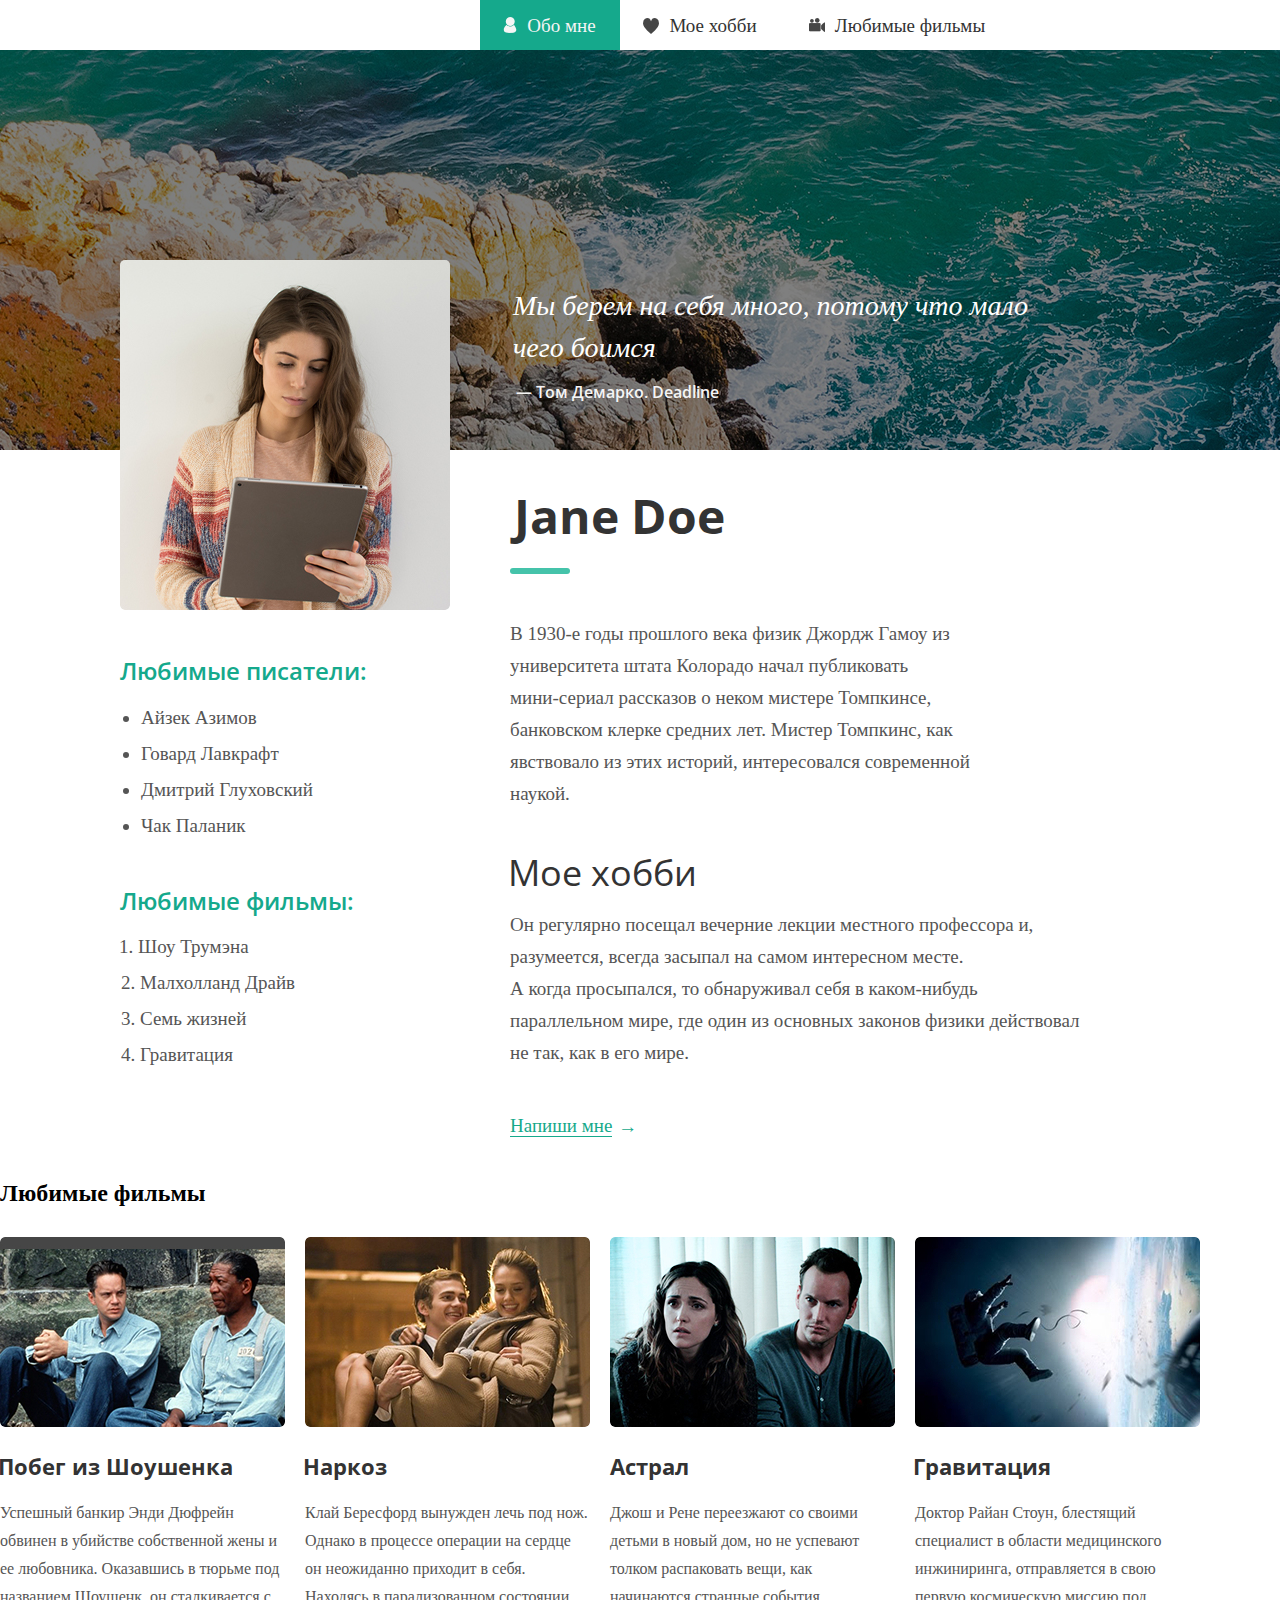
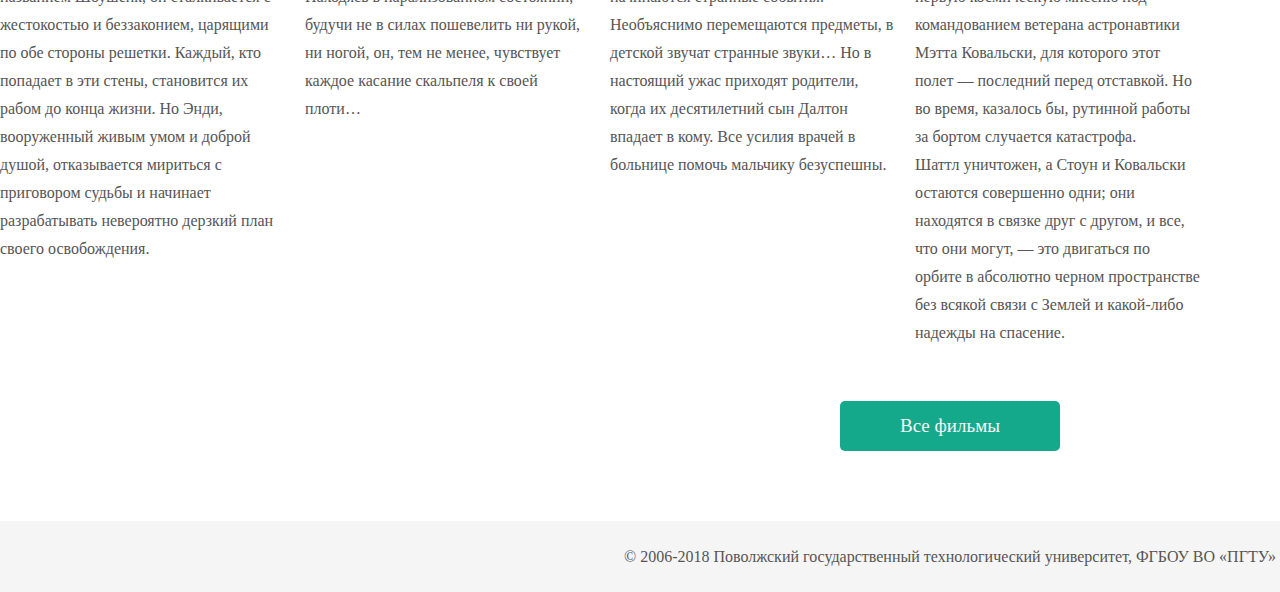
==== lab5-html/index.html @ 81e93849 "Заменил 'main' на 'favorite_films'." ====
﻿<!DOCTYPE html>
<html lang="ru">
  <head>
    <meta charset="utf-8">
    <title>Jane Doe</title>
    <link href="css/style.css" rel="stylesheet">
    <link href="https://fonts.googleapis.com/css?family=Open+Sans:400,600,700&display=swap" rel="stylesheet">
  </head>
  <body>
    <div class="top_menu">
      <ul>
        <li>
          <a class="menu_item_about_me active" href="#">Обо мне</a>
        </li>
        <li>
          <a class="menu_item_my_hobby" href="#">Мое хобби</a>
        </li>
        <li>
          <a class="menu_item_favorite_films" href="#">Любимые фильмы</a>
        </li>
      </ul>
    </div>
    <div class="about_me">
      <div class="sidebar">
        <img class="photo" src="images/photo.jpg" alt="Photo" />
        <div class="sidebar_authors">
          <div class="sidebar_header">Любимые писатели:</div>
          <ul>
            <li>Айзек Азимов</li>
            <li>Говард Лавкрафт</li>
            <li>Дмитрий Глуховский</li>
            <li>Чак Паланик</li>
          </ul>
        </div>
        <div class="sidebar_films">
          <div class="sidebar_header">Любимые фильмы:</div>
          <ol>
            <li>Шоу Трумэна</li>
            <li>Малхолланд Драйв</li>
            <li>Семь жизней</li>
            <li>Гравитация</li>
          </ol>
        </div>
      </div>
      <div class="text">
        <div class="quote">
          <blockquote class="quote_text">
            Мы берем на себя много, потому что мало чего боимся
          </blockquote>
          <div class="quote_author">— Том Демарко. Deadline</div>
        </div>
        <h1>Jane Doe</h1>
        <p class="about_me_text">
          В 1930-е годы прошлого века физик Джордж Гамоу из университета штата Колорадо начал публиковать<br>
          мини-сериал рассказов о неком мистере Томпкинсе, банковском клерке средних лет. Мистер Томпкинс, как
          явствовало из этих историй, интересовался современной наукой.
        </p>
        <h2 class="my_hobby_header">Мое хобби</h2>
        <p class="my_hobby_text">
          Он регулярно посещал вечерние лекции местного профессора и, разумеется, всегда засыпал на самом интересном
          месте.<br>
          А когда просыпался, то обнаруживал себя в каком-нибудь параллельном мире, где один из основных
          законов физики действовал не так, как в его мире.
        </p>
        <a class="write_me" href="#"><span>Напиши мне</span></a>
      </div>
    </div>
    <div class="favorite_films">
      <h2>Любимые фильмы</h2>
      <div class="movies">
        <div class="movie">
          <img class="movie_poster" src="images/shawshank.jpg" alt="Побег из Шоушенка" />
          <h3>Побег из Шоушенка</h3>
          <p class="movie_description">
            Успешный банкир Энди Дюфрейн обвинен в убийстве собственной жены и ее любовника. Оказавшись в тюрьме под
            названием Шоушенк, он сталкивается с жестокостью и беззаконием, царящими по обе стороны решетки. Каждый,
            кто попадает в эти стены, становится их рабом до конца жизни. Но Энди, вооруженный живым умом и доброй
            душой, отказывается мириться с приговором судьбы и начинает разрабатывать невероятно дерзкий план своего
            освобождения.
          </p>
        </div>
        <div class="movie">
          <img class="movie_poster" src="images/awake.jpg" alt="Гравитация" />
          <h3>Наркоз</h3>
          <p class="movie_description">
            Клай Бересфорд вынужден лечь под нож. Однако в процессе операции на сердце он неожиданно приходит в себя.
            Находясь в парализованном состоянии, будучи не в силах пошевелить ни рукой, ни ногой, он, тем не менее,
            чувствует каждое касание скальпеля к своей плоти…
          </p>
        </div>
        <div class="movie">
          <img class="movie_poster" src="images/astral.jpg" alt="Гравитация" />
          <h3 class="margin_left_0">Астрал</h3>
          <p class="movie_description">
            Джош и Рене переезжают со своими детьми в новый дом, но не успевают толком распаковать вещи, как
            начинаются странные события. Необъяснимо перемещаются предметы, в детской звучат странные звуки… Но в
            настоящий ужас приходят родители, когда их десятилетний сын Далтон впадает в кому. Все усилия врачей в
            больнице помочь мальчику безуспешны.
          </p>
        </div>
        <div class="movie">
          <img class="movie_poster" src="images/gravity.jpg" alt="Гравитация" />
          <h3>Гравитация</h3>
          <p class="movie_description">
            Доктор Райан Стоун, блестящий специалист в области медицинского инжиниринга, отправляется в свою первую
            космическую миссию под командованием ветерана астронавтики Мэтта Ковальски, для которого этот полет —
            последний перед отставкой. Но во время, казалось бы, рутинной работы за бортом случается катастрофа.<br>
            Шаттл уничтожен, а Стоун и Ковальски остаются совершенно одни; они находятся в связке друг с другом, и
            все, что они могут, — это двигаться по орбите в абсолютно черном пространстве без всякой связи с Землей и
            какой-либо надежды на спасение.
          </p>
        </div>
      </div>
      <a class="button" href="#">Все фильмы</a>
    </div>
    <footer>© 2006-2018 Поволжский государственный технологический университет, ФГБОУ ВО «ПГТУ»</footer>
  </body>
</html>
---- lab5-html/css/style.css ----
body {
    font-family: "Georgia";
    margin: 0;
    width: 1920px;
    position: relative;
}

body:after, body:before {
    position: absolute;
    left: 0;
    top: 50px;
    right: 0;
    height: 400px;
}

body:after {
    content: "";
    background-color: black;
    opacity: 0.5;
    z-index: -1;
}

body:before {
    content: url("../images/background.jpg");
    z-index: -2;
}

ul, ol {
    font-size: 19px;
    line-height: 36px;
    color: #555555;
    padding-inline-start: 21px;
}

.top_menu {
    margin: 0;
}

.top_menu ul {
    margin: 0 0 0 480px;
    list-style-type: none;
    padding: 0;
}

.top_menu ul li {
    height: 50px;
    float: left;
}

.top_menu ul:after {
    content: "";
    display: block;
    clear: both;
}

.menu_item_about_me, .menu_item_my_hobby, .menu_item_favorite_films {
    height: 100%;
    line-height: 49px;
    font-size: 19px;
    text-decoration: none;
    display: block;
    padding-top: 1px;
    box-sizing: border-box;
    text-align: center;
    color: #333333;
}

.menu_item_about_me {
    width: 140px;
    text-indent: 9px;
}

.menu_item_about_me:before {
    content: url("../images/about_me_icon.png");
    position: relative;
    left: -10px;
    top: 1px;
}

.menu_item_my_hobby {
    width: 164px;
    text-indent: 6px;
}

.menu_item_my_hobby:before {
    content: url("../images/hobby_icon.png");
    position: relative;
    left: -10px;
    top: 2px;
}

.menu_item_favorite_films {
    width: 230px;
    text-indent: 6px;
}

.menu_item_favorite_films:before {
    content: url("../images/video_icon.png");
    position: relative;
    left: -10px;
    top: 1px;
}

.menu_item_about_me:hover, .menu_item_my_hobby:hover, .menu_item_favorite_films:hover, .active {
    color: #f5f5f5;
    background-color: #15a98c;
}

.main {
    width: 1200px;
    margin: 0 auto;
}

.about_me {
    margin-top: 210px;
}

.about_me:after {
    content: "";
    display: table;
    clear: both;
}

.text {
    margin-left: 60px;
    width: 570px;
    min-height: 900px;
    float: left;
}

.photo {
    display: block;
    width: 330px;
    height: 350px;
    border-radius: 5px;
    background-color: #132d36;
}

.sidebar {
    margin-left: 120px;
    width: 330px;
    float: left;
}

.sidebar_authors {
    margin-top: 45px;
}

.sidebar_authors ul {
    margin-top: 13px;
}

.sidebar_films {
    margin-top: 41px;
}

.sidebar_films ol {
    margin-top: 12px;
    margin-left: -1px;
}

.sidebar_films ol li:first-child {
    margin-left: -2px;
}

.sidebar_header {
    font-size: 24px;
    line-height: 32px;
    color: #15a98c;
    font-family: "Open Sans", sans-serif;
    font-weight: 600;
    margin: 0px;
}

h1 {
    font-size: 48px;
    line-height: 42px;
    color: #333333;
    font-family: "Open Sans", sans-serif;
    font-weight: 700;
    margin: 82px 0 0 4px;
    position: relative;
}

h1:after {
    content: "";
    position: absolute;
    left: -4px;
    top: 73px;
    width: 60px;
    height: 6px;
    border-radius: 3px;
    background-color: #45c3aa;
}

.quote {
    width: 570px;
}

.quote_text {
    font-size: 28px;
    line-height: 42px;
    color: #ffffff;
    font-style: italic;
    margin: 25px 0 0 3px;
}

.quote_author {
    font-size: 16px;
    line-height: 42px;
    color: #f5f5f5;
    font-family: "Open Sans", sans-serif;
    font-weight: 600;
    margin: 2px 0 0 6px;
}

.about_me_text, .my_hobby_text, .write_me {
    font-size: 19px;
    line-height: 32px;
}

.about_me_text, .my_hobby_text {
    color: #555555;
}

.about_me_text {
    margin: 81px 60px 0 0;
}

.my_hobby_text {
    margin: 12px 0 0 0;
}

.write_me {
    display: inline-block;
    color: #15a98b;
    margin: 41px 0 0 0;
    text-decoration: none;
}

.write_me span {
    border-bottom: 1px solid #15a98b;
}

.write_me:after {
    content: " →";
    position: relative;
    top: 1px;
    left: 1px;
}

.my_hobby_header, .favorite_films_header {
    font-size: 36px;
    font-family: "Open Sans", sans-serif;
    font-weight: 400;
    color: #333333;
}

.my_hobby_header {
    margin: 38px 0 0 -2px;
}

.favorite_films_header {
    margin: 71px 0 0 0;
}

.movies {
    margin-top: 30px;
}

.movies:after {
    clear: both;
    content: "";
    display: block;
}

.movie {
    width: 285px;
    margin: 0 0 0 20px;
    content: "1";
    float: left;
}

.movie_poster {
    height: 190px;
    border-radius: 5px;
    display: block;
}

h3 {
    font-size: 22px;
    font-family: "Open Sans", sans-serif;
    font-weight: 700;
    color: #333;
    margin: 24px 0 0 -2px;
}

.movie:first-child {
    margin-left: 0;
}

.movie_description {
    font-size: 16px;
    line-height: 28px;
    color: #555555;
    margin: 18px 0 0 0;
}

.margin_left_0 {
    margin-left: 0px;
}

.button {
    font-size: 19px;
    line-height: 50px;
    color: #f5f5f5;
    background-color: #15a98c;
    width: 220px;
    height: 50px;
    border-radius: 5px;
    display: block;
    margin: 54px auto 0 auto;
    position: relative;
    left: -10px;
    text-decoration: none;
    text-align: center;
}

footer {
    height: 70px;
    font-size: 16px;
    line-height: 69px;
    color: #555555;
    background-color: #f5f5f5;
    text-align: center;
    text-indent: -20px;
    margin: 70px 0 0 0;
    padding-top: 1px;
}
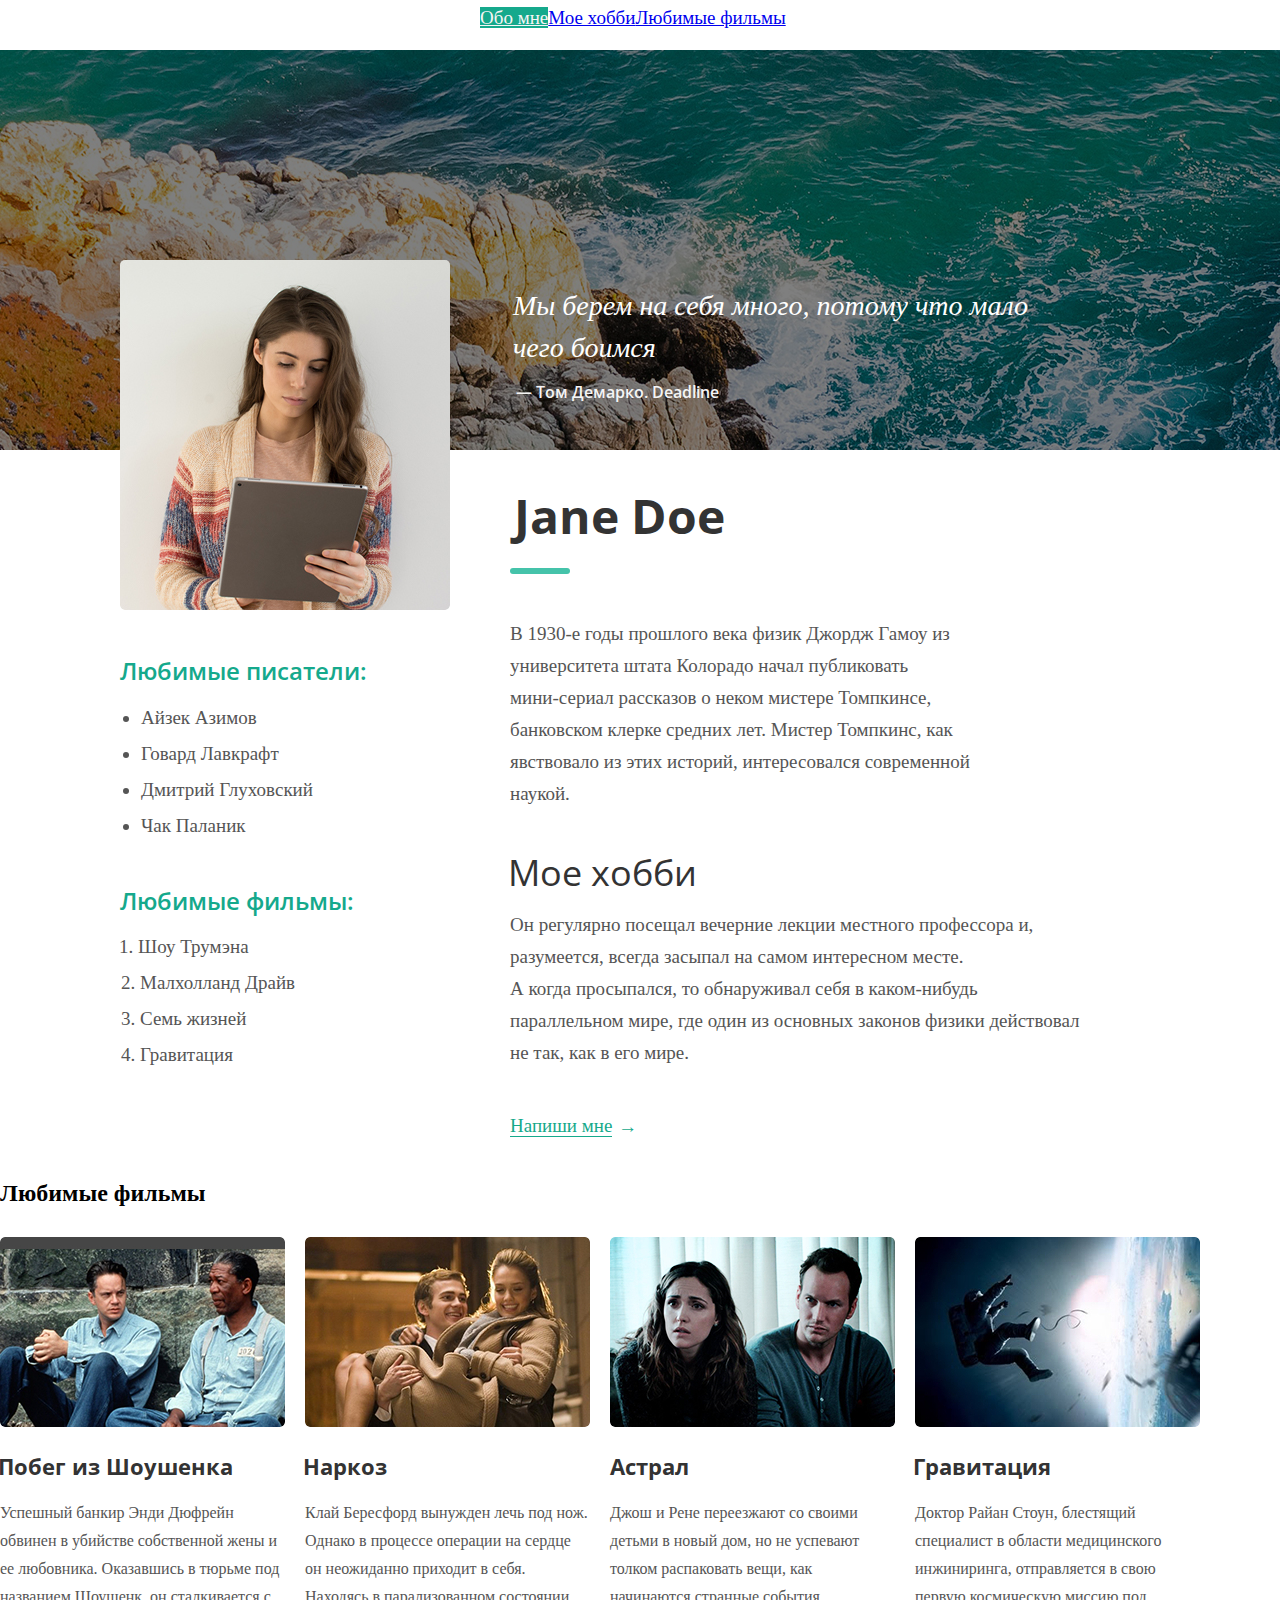
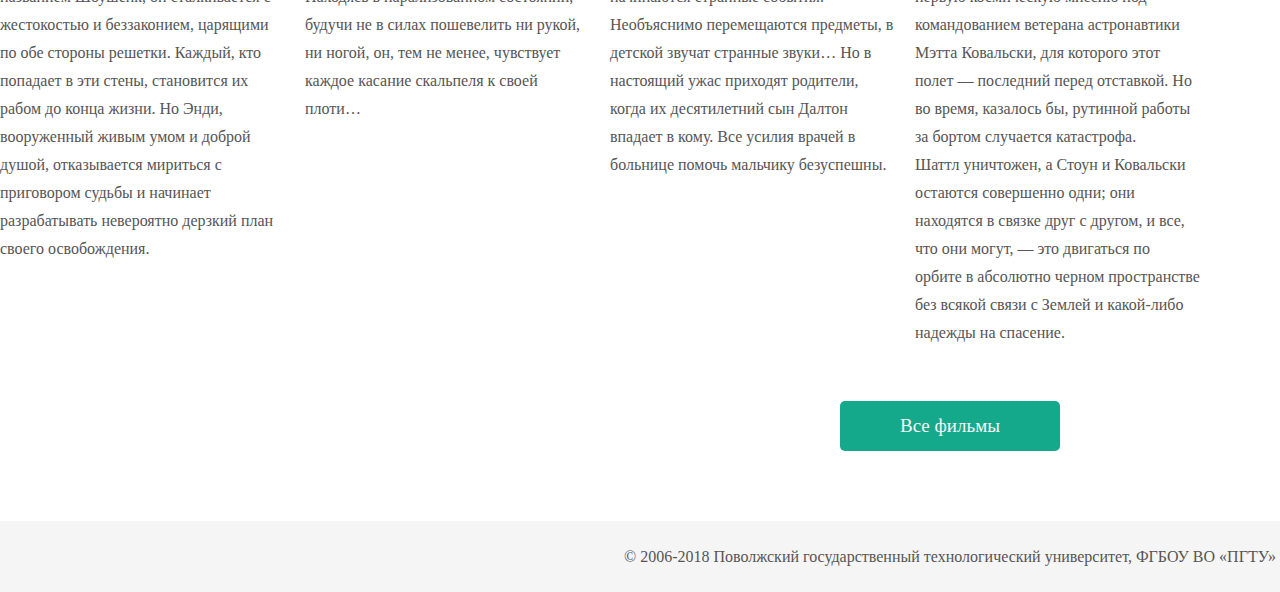
==== commit 79c754b5: "Переделал верхнее меню." ====
--- a/lab5-html/index.html
+++ b/lab5-html/index.html
@@ -10,13 +10,19 @@
     <div class="top_menu">
       <ul>
         <li>
-          <a class="menu_item_about_me active" href="#">Обо мне</a>
+          <a class="menu_item active" href="#">
+            <span class="icon icon_me"></span><span>Обо мне</span>
+          </a>
         </li>
         <li>
-          <a class="menu_item_my_hobby" href="#">Мое хобби</a>
+          <a class="menu_item" href="#">
+            <span class="icon icon_hobby"></span><span>Мое хобби</span>
+          </a>
         </li>
         <li>
-          <a class="menu_item_favorite_films" href="#">Любимые фильмы</a>
+          <a class="menu_item" href="#">
+            <span class="icon icon_films"></span><span>Любимые фильмы</span>
+          </a>
         </li>
       </ul>
     </div>
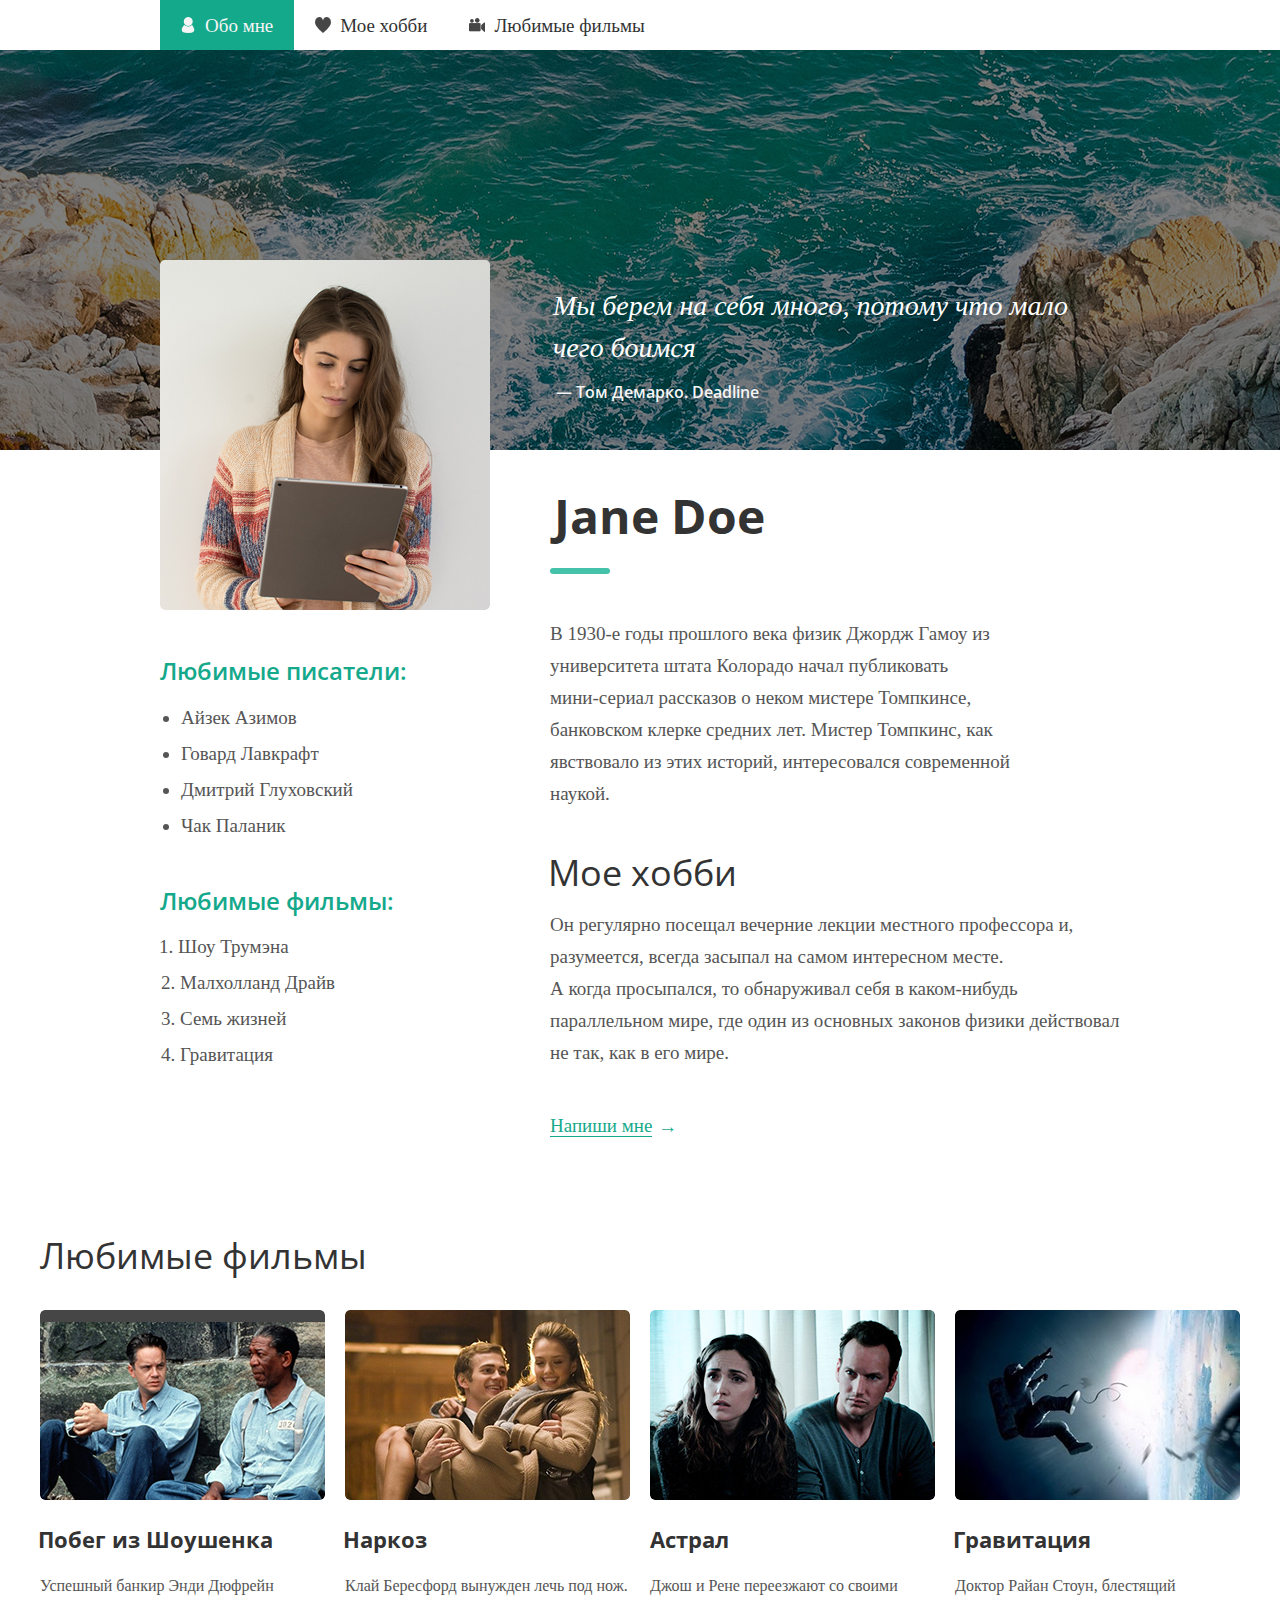
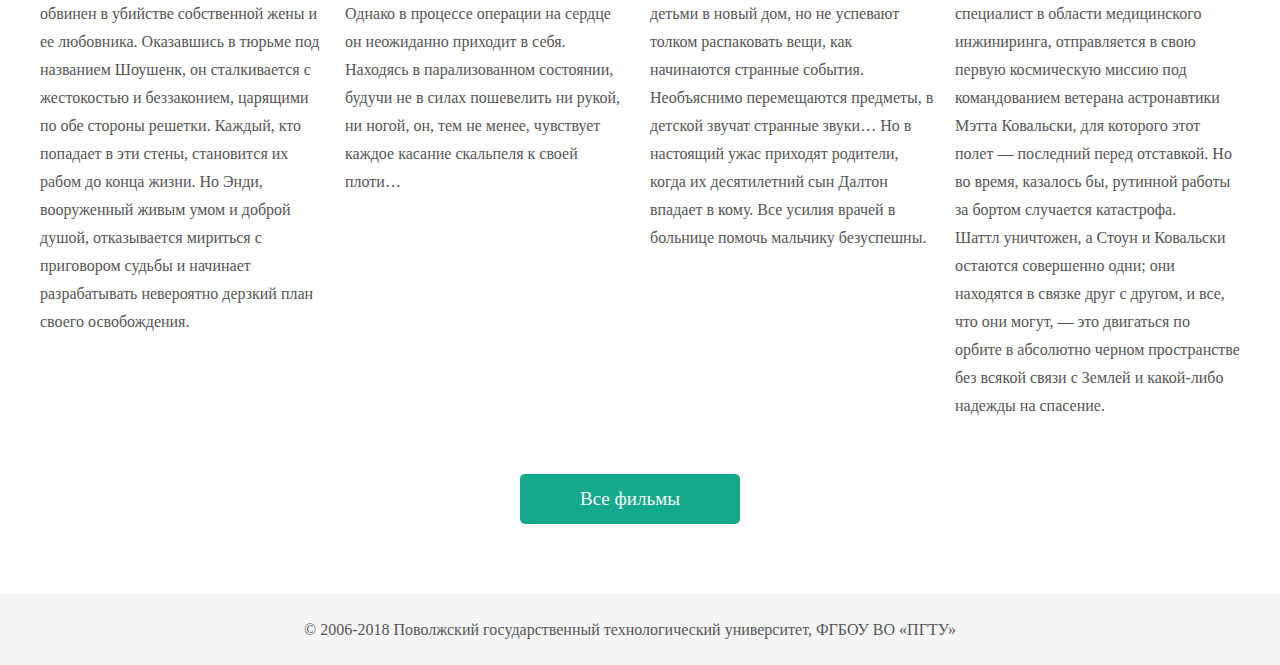
==== commit 41ca4ff3: "Заменил привязку к тегам на привязку к классам." ====
--- a/lab5-html/index.html
+++ b/lab5-html/index.html
@@ -31,7 +31,7 @@
         <img class="photo" src="images/photo.jpg" alt="Photo" />
         <div class="sidebar_authors">
           <div class="sidebar_header">Любимые писатели:</div>
-          <ul>
+          <ul class="list">
             <li>Айзек Азимов</li>
             <li>Говард Лавкрафт</li>
             <li>Дмитрий Глуховский</li>
@@ -40,7 +40,7 @@
         </div>
         <div class="sidebar_films">
           <div class="sidebar_header">Любимые фильмы:</div>
-          <ol>
+          <ol class="list">
             <li>Шоу Трумэна</li>
             <li>Малхолланд Драйв</li>
             <li>Семь жизней</li>
@@ -55,13 +55,13 @@
           </blockquote>
           <div class="quote_author">— Том Демарко. Deadline</div>
         </div>
-        <h1>Jane Doe</h1>
+        <h1 class="title">Jane Doe</h1>
         <p class="about_me_text">
           В 1930-е годы прошлого века физик Джордж Гамоу из университета штата Колорадо начал публиковать<br>
           мини-сериал рассказов о неком мистере Томпкинсе, банковском клерке средних лет. Мистер Томпкинс, как
           явствовало из этих историй, интересовался современной наукой.
         </p>
-        <h2 class="my_hobby_header">Мое хобби</h2>
+        <h2 class="section_title my_hobby_header">Мое хобби</h2>
         <p class="my_hobby_text">
           Он регулярно посещал вечерние лекции местного профессора и, разумеется, всегда засыпал на самом интересном
           месте.<br>
@@ -72,11 +72,11 @@
       </div>
     </div>
     <div class="favorite_films">
-      <h2>Любимые фильмы</h2>
+      <h2 class="section_title">Любимые фильмы</h2>
       <div class="movies">
         <div class="movie">
           <img class="movie_poster" src="images/shawshank.jpg" alt="Побег из Шоушенка" />
-          <h3>Побег из Шоушенка</h3>
+          <h3 class="movie_title">Побег из Шоушенка</h3>
           <p class="movie_description">
             Успешный банкир Энди Дюфрейн обвинен в убийстве собственной жены и ее любовника. Оказавшись в тюрьме под
             названием Шоушенк, он сталкивается с жестокостью и беззаконием, царящими по обе стороны решетки. Каждый,
@@ -87,7 +87,7 @@
         </div>
         <div class="movie">
           <img class="movie_poster" src="images/awake.jpg" alt="Гравитация" />
-          <h3>Наркоз</h3>
+          <h3 class="movie_title">Наркоз</h3>
           <p class="movie_description">
             Клай Бересфорд вынужден лечь под нож. Однако в процессе операции на сердце он неожиданно приходит в себя.
             Находясь в парализованном состоянии, будучи не в силах пошевелить ни рукой, ни ногой, он, тем не менее,
@@ -96,7 +96,7 @@
         </div>
         <div class="movie">
           <img class="movie_poster" src="images/astral.jpg" alt="Гравитация" />
-          <h3 class="margin_left_0">Астрал</h3>
+          <h3 class="movie_title margin_left_0">Астрал</h3>
           <p class="movie_description">
             Джош и Рене переезжают со своими детьми в новый дом, но не успевают толком распаковать вещи, как
             начинаются странные события. Необъяснимо перемещаются предметы, в детской звучат странные звуки… Но в
@@ -106,7 +106,7 @@
         </div>
         <div class="movie">
           <img class="movie_poster" src="images/gravity.jpg" alt="Гравитация" />
-          <h3>Гравитация</h3>
+          <h3 class="movie_title">Гравитация</h3>
           <p class="movie_description">
             Доктор Райан Стоун, блестящий специалист в области медицинского инжиниринга, отправляется в свою первую
             космическую миссию под командованием ветерана астронавтики Мэтта Ковальски, для которого этот полет —
--- a/lab5-html/css/style.css
+++ b/lab5-html/css/style.css
@@ -1,339 +1,329 @@
+@charset "UTF-8";
 body {
-    font-family: "Georgia";
-    margin: 0;
-    width: 1920px;
-    position: relative;
+  font-family: "Georgia";
+  color: #555;
+  background-color: white;
+  margin: 0;
+  position: relative;
 }
 
 body:after, body:before {
-    position: absolute;
-    left: 0;
-    top: 50px;
-    right: 0;
-    height: 400px;
+  position: absolute;
+  left: 0;
+  top: 50px;
+  right: 0;
+  height: 400px;
+}
+
+body:before {
+  content: "";
+  background-image: url("../images/background.jpg");
+  background-position: center;
+  background-repeat: no-repeat;
+  background-size: cover;
+  z-index: -2;
 }
 
 body:after {
-    content: "";
-    background-color: black;
-    opacity: 0.5;
-    z-index: -1;
-}
-
-body:before {
-    content: url("../images/background.jpg");
-    z-index: -2;
-}
-
-ul, ol {
-    font-size: 19px;
-    line-height: 36px;
-    color: #555555;
-    padding-inline-start: 21px;
+  content: "";
+  background-color: black;
+  opacity: 0.5;
+  z-index: -1;
+}
+
+ul,
+ol {
+  font-size: 19px;
+  line-height: 36px;
+  -webkit-padding-start: 21px;
+          padding-inline-start: 21px;
 }
 
 .top_menu {
-    margin: 0;
+  width: 960px;
+  margin: 0 auto;
 }
 
 .top_menu ul {
-    margin: 0 0 0 480px;
-    list-style-type: none;
-    padding: 0;
+  list-style-type: none;
+  margin: 0;
+  padding: 0;
 }
 
 .top_menu ul li {
-    height: 50px;
-    float: left;
+  float: left;
+  margin-right: 1px;
 }
 
 .top_menu ul:after {
-    content: "";
-    display: block;
-    clear: both;
-}
-
-.menu_item_about_me, .menu_item_my_hobby, .menu_item_favorite_films {
-    height: 100%;
-    line-height: 49px;
-    font-size: 19px;
-    text-decoration: none;
-    display: block;
-    padding-top: 1px;
-    box-sizing: border-box;
-    text-align: center;
-    color: #333333;
-}
-
-.menu_item_about_me {
-    width: 140px;
-    text-indent: 9px;
-}
-
-.menu_item_about_me:before {
-    content: url("../images/about_me_icon.png");
-    position: relative;
-    left: -10px;
-    top: 1px;
-}
-
-.menu_item_my_hobby {
-    width: 164px;
-    text-indent: 6px;
-}
-
-.menu_item_my_hobby:before {
-    content: url("../images/hobby_icon.png");
-    position: relative;
-    left: -10px;
-    top: 2px;
-}
-
-.menu_item_favorite_films {
-    width: 230px;
-    text-indent: 6px;
-}
-
-.menu_item_favorite_films:before {
-    content: url("../images/video_icon.png");
-    position: relative;
-    left: -10px;
-    top: 1px;
-}
-
-.menu_item_about_me:hover, .menu_item_my_hobby:hover, .menu_item_favorite_films:hover, .active {
-    color: #f5f5f5;
-    background-color: #15a98c;
-}
-
-.main {
-    width: 1200px;
-    margin: 0 auto;
+  content: "";
+  display: block;
+  clear: both;
+}
+
+.menu_item {
+  font-size: 19px;
+  line-height: 49px;
+  text-decoration: none;
+  display: block;
+  text-align: center;
+  color: #333;
+  padding: 1px 21px 0 20px;
+}
+
+.icon {
+  display: inline-block;
+  width: 16px;
+  height: 16px;
+  margin: 0 9px 0 0;
+  position: relative;
+  top: 1px;
+  -webkit-filter: invert(0%);
+          filter: invert(0%);
+}
+
+.menu_item:hover,
+.menu_item.active {
+  color: #f5f5f5;
+  background-color: #15a98c;
+}
+
+.menu_item:hover .icon,
+.menu_item.active .icon {
+  -webkit-filter: invert(100%);
+          filter: invert(100%);
+}
+
+.icon_me {
+  content: url("../images/about_me_icon.png");
+}
+
+.icon_hobby {
+  content: url("../images/hobby_icon.png");
+}
+
+.icon_films {
+  content: url("../images/video_icon.png");
 }
 
 .about_me {
-    margin-top: 210px;
+  margin: 210px auto 0 auto;
+  width: 960px;
 }
 
 .about_me:after {
-    content: "";
-    display: table;
-    clear: both;
+  content: "";
+  display: block;
+  clear: both;
 }
 
 .text {
-    margin-left: 60px;
-    width: 570px;
-    min-height: 900px;
-    float: left;
+  margin-left: 60px;
+  width: 570px;
+  min-height: 900px;
+  float: left;
 }
 
 .photo {
-    display: block;
-    width: 330px;
-    height: 350px;
-    border-radius: 5px;
-    background-color: #132d36;
+  display: block;
+  width: 330px;
+  height: 350px;
+  border-radius: 5px;
+  background-color: #132d36;
 }
 
 .sidebar {
-    margin-left: 120px;
-    width: 330px;
-    float: left;
+  width: 330px;
+  float: left;
 }
 
 .sidebar_authors {
-    margin-top: 45px;
+  margin-top: 45px;
 }
 
 .sidebar_authors ul {
-    margin-top: 13px;
+  margin-top: 13px;
 }
 
 .sidebar_films {
-    margin-top: 41px;
+  margin-top: 41px;
 }
 
 .sidebar_films ol {
-    margin-top: 12px;
-    margin-left: -1px;
+  margin-top: 12px;
+  margin-left: -1px;
 }
 
 .sidebar_films ol li:first-child {
-    margin-left: -2px;
+  margin-left: -2px;
 }
 
 .sidebar_header {
-    font-size: 24px;
-    line-height: 32px;
-    color: #15a98c;
-    font-family: "Open Sans", sans-serif;
-    font-weight: 600;
-    margin: 0px;
+  font-size: 24px;
+  line-height: 32px;
+  color: #15a98c;
+  font-family: "Open Sans", sans-serif;
+  font-weight: 600;
+  margin: 0px;
 }
 
 h1 {
-    font-size: 48px;
-    line-height: 42px;
-    color: #333333;
-    font-family: "Open Sans", sans-serif;
-    font-weight: 700;
-    margin: 82px 0 0 4px;
-    position: relative;
+  font-size: 48px;
+  color: #333;
+  font-family: "Open Sans", sans-serif;
+  font-weight: 700;
+  margin: 80px 0 0 4px;
+  position: relative;
 }
 
 h1:after {
-    content: "";
-    position: absolute;
-    left: -4px;
-    top: 73px;
-    width: 60px;
-    height: 6px;
-    border-radius: 3px;
-    background-color: #45c3aa;
+  content: "";
+  position: absolute;
+  left: -4px;
+  top: 85px;
+  width: 60px;
+  height: 6px;
+  border-radius: 3px;
+  background-color: #45c3aa;
 }
 
 .quote {
-    width: 570px;
-}
-
-.quote_text {
-    font-size: 28px;
-    line-height: 42px;
-    color: #ffffff;
-    font-style: italic;
-    margin: 25px 0 0 3px;
+  width: 570px;
+}
+
+blockquote {
+  font-size: 28px;
+  line-height: 42px;
+  color: #ffffff;
+  font-style: italic;
+  margin: 25px 0 0 3px;
 }
 
 .quote_author {
-    font-size: 16px;
-    line-height: 42px;
-    color: #f5f5f5;
-    font-family: "Open Sans", sans-serif;
-    font-weight: 600;
-    margin: 2px 0 0 6px;
-}
-
-.about_me_text, .my_hobby_text, .write_me {
-    font-size: 19px;
-    line-height: 32px;
-}
-
-.about_me_text, .my_hobby_text {
-    color: #555555;
+  font-size: 16px;
+  color: #f5f5f5;
+  font-family: "Open Sans", sans-serif;
+  font-weight: 600;
+  margin: 12px 0 0 6px;
+}
+
+.about_me_text,
+.my_hobby_text,
+.write_me {
+  font-size: 19px;
+  line-height: 32px;
 }
 
 .about_me_text {
-    margin: 81px 60px 0 0;
+  margin: 70px 60px 0 0;
 }
 
 .my_hobby_text {
-    margin: 12px 0 0 0;
+  margin: 12px 0 0 0;
 }
 
 .write_me {
-    display: inline-block;
-    color: #15a98b;
-    margin: 41px 0 0 0;
-    text-decoration: none;
+  display: inline-block;
+  color: #15a98b;
+  margin: 41px 0 0 0;
+  text-decoration: none;
 }
 
 .write_me span {
-    border-bottom: 1px solid #15a98b;
+  border-bottom: 1px solid #15a98b;
 }
 
 .write_me:after {
-    content: " →";
-    position: relative;
-    top: 1px;
-    left: 1px;
-}
-
-.my_hobby_header, .favorite_films_header {
-    font-size: 36px;
-    font-family: "Open Sans", sans-serif;
-    font-weight: 400;
-    color: #333333;
+  content: " →";
+  position: relative;
+  top: 1px;
+  left: 1px;
+}
+
+h2 {
+  font-size: 36px;
+  font-family: "Open Sans", sans-serif;
+  font-weight: 400;
+  color: #333;
 }
 
 .my_hobby_header {
-    margin: 38px 0 0 -2px;
-}
-
-.favorite_films_header {
-    margin: 71px 0 0 0;
+  margin: 38px 0 0 -2px;
+}
+
+.favorite_films {
+  width: 1200px;
+  margin: 71px auto 0 auto;
 }
 
 .movies {
-    margin-top: 30px;
+  margin-top: 30px;
 }
 
 .movies:after {
-    clear: both;
-    content: "";
-    display: block;
+  content: "";
+  display: block;
+  clear: both;
 }
 
 .movie {
-    width: 285px;
-    margin: 0 0 0 20px;
-    content: "1";
-    float: left;
+  width: 285px;
+  margin: 0 0 0 20px;
+  float: left;
+}
+
+.movie:first-child {
+  margin-left: 0;
 }
 
 .movie_poster {
-    height: 190px;
-    border-radius: 5px;
-    display: block;
+  height: 190px;
+  border-radius: 5px;
+  display: block;
 }
 
 h3 {
-    font-size: 22px;
-    font-family: "Open Sans", sans-serif;
-    font-weight: 700;
-    color: #333;
-    margin: 24px 0 0 -2px;
-}
-
-.movie:first-child {
-    margin-left: 0;
+  font-size: 22px;
+  font-family: "Open Sans", sans-serif;
+  font-weight: 700;
+  color: #333;
+  margin: 24px 0 0 -2px;
 }
 
 .movie_description {
-    font-size: 16px;
-    line-height: 28px;
-    color: #555555;
-    margin: 18px 0 0 0;
+  font-size: 16px;
+  line-height: 28px;
+  margin: 18px 0 0 0;
 }
 
 .margin_left_0 {
-    margin-left: 0px;
+  margin-left: 0px;
 }
 
 .button {
-    font-size: 19px;
-    line-height: 50px;
-    color: #f5f5f5;
-    background-color: #15a98c;
-    width: 220px;
-    height: 50px;
-    border-radius: 5px;
-    display: block;
-    margin: 54px auto 0 auto;
-    position: relative;
-    left: -10px;
-    text-decoration: none;
-    text-align: center;
+  font-size: 19px;
+  line-height: 50px;
+  color: #f5f5f5;
+  background-color: #15a98c;
+  width: 220px;
+  height: 50px;
+  border-radius: 5px;
+  display: block;
+  margin: 54px auto 0 auto;
+  position: relative;
+  left: -10px;
+  text-decoration: none;
+  text-align: center;
 }
 
 footer {
-    height: 70px;
-    font-size: 16px;
-    line-height: 69px;
-    color: #555555;
-    background-color: #f5f5f5;
-    text-align: center;
-    text-indent: -20px;
-    margin: 70px 0 0 0;
-    padding-top: 1px;
-}+  height: 70px;
+  font-size: 16px;
+  line-height: 69px;
+  background-color: #f5f5f5;
+  text-align: center;
+  text-indent: -20px;
+  margin: 70px 0 0 0;
+  padding-top: 1px;
+}
+/*# sourceMappingURL=style.css.map */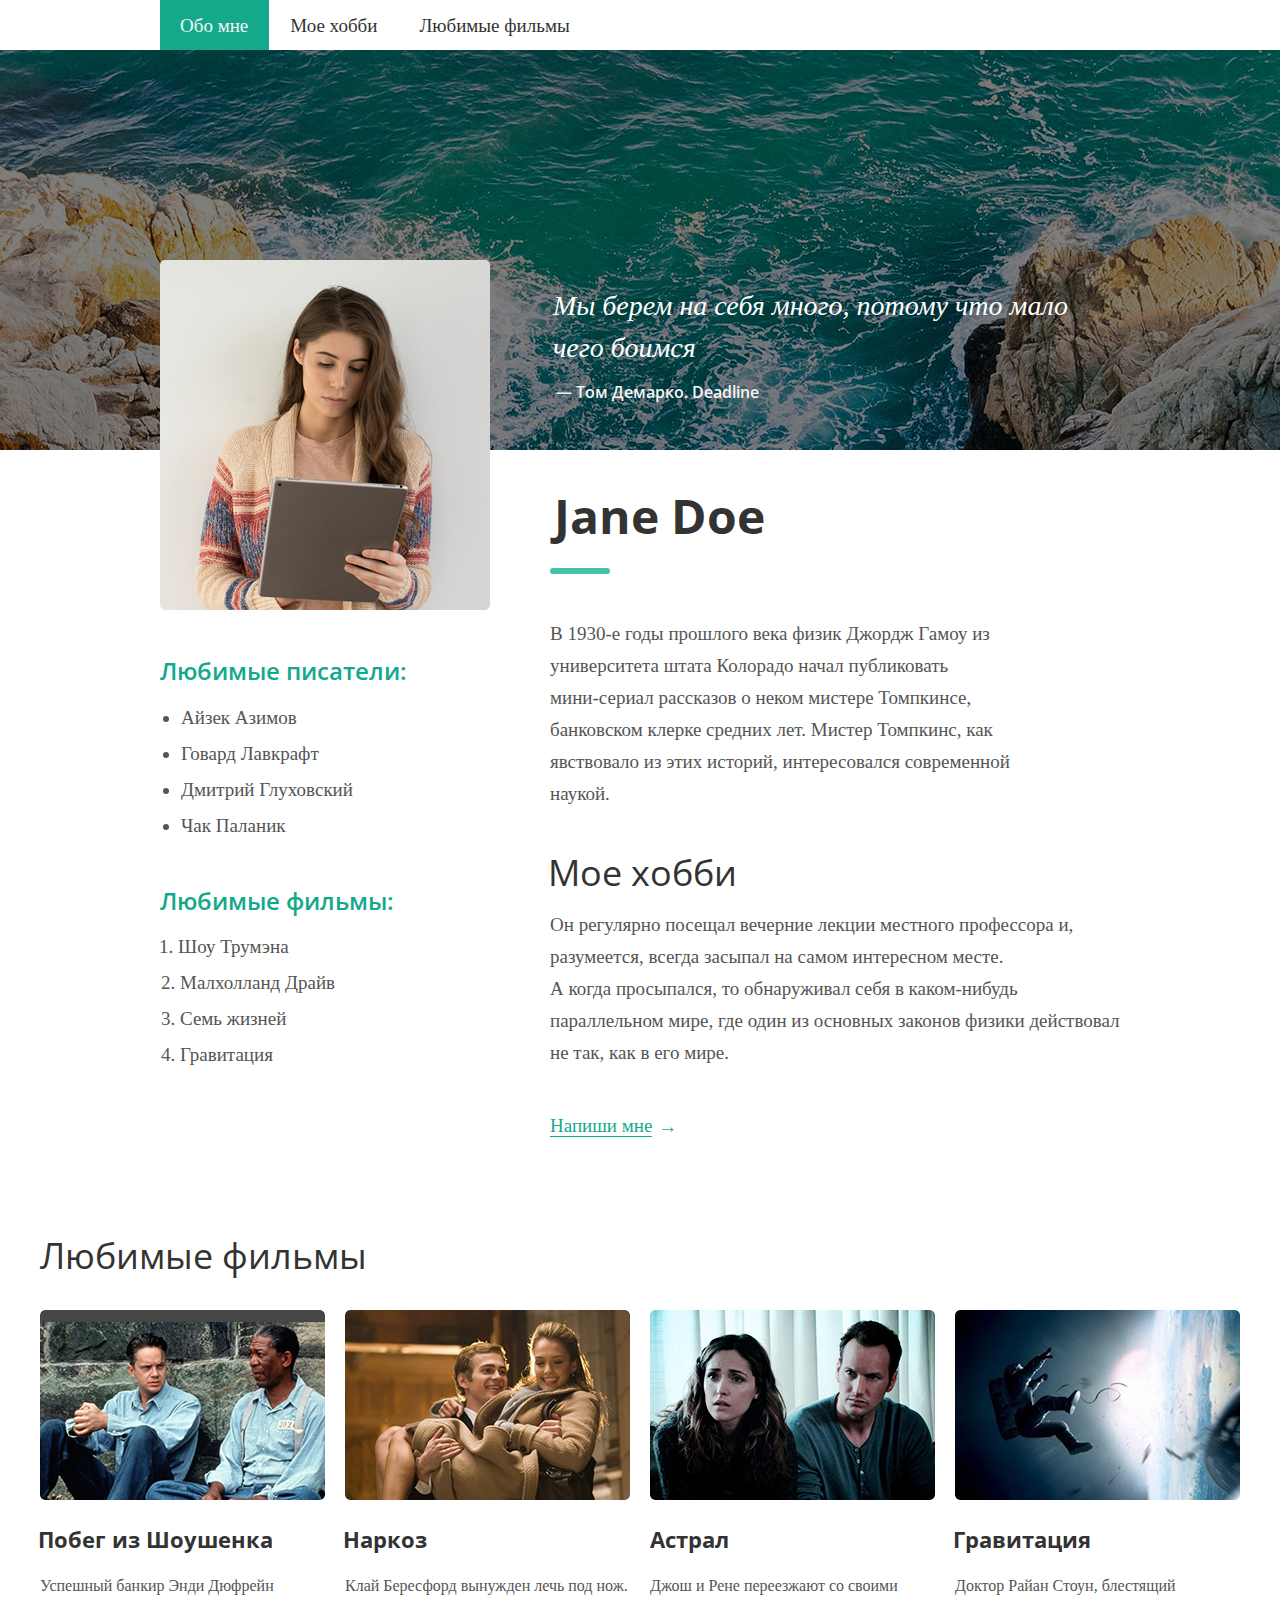
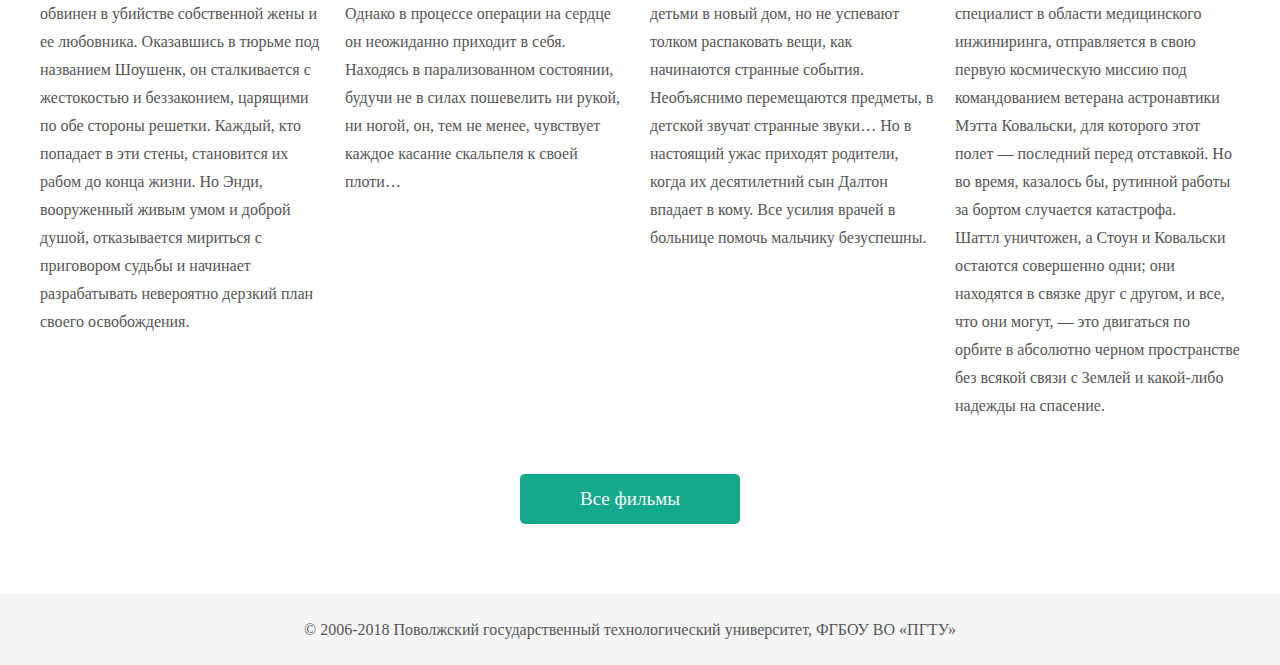
==== commit cb04e05a: "Переименовал 'icon' в 'menu_item_icon'." ====
--- a/lab5-html/index.html
+++ b/lab5-html/index.html
@@ -8,20 +8,20 @@
   </head>
   <body>
     <div class="top_menu">
-      <ul>
-        <li>
+      <ul class="top_menu_list">
+        <li class="top_menu_list_item">
           <a class="menu_item active" href="#">
-            <span class="icon icon_me"></span><span>Обо мне</span>
+            <span class="menu_item_icon menu_item_icon_me"></span>Обо мне
           </a>
         </li>
-        <li>
+        <li class="top_menu_list_item">
           <a class="menu_item" href="#">
-            <span class="icon icon_hobby"></span><span>Мое хобби</span>
+            <span class="menu_item_icon menu_item_icon_hobby"></span>Мое хобби
           </a>
         </li>
-        <li>
+        <li class="top_menu_list_item">
           <a class="menu_item" href="#">
-            <span class="icon icon_films"></span><span>Любимые фильмы</span>
+            <span class="menu_item_icon menu_item_icon_films"></span>Любимые фильмы
           </a>
         </li>
       </ul>
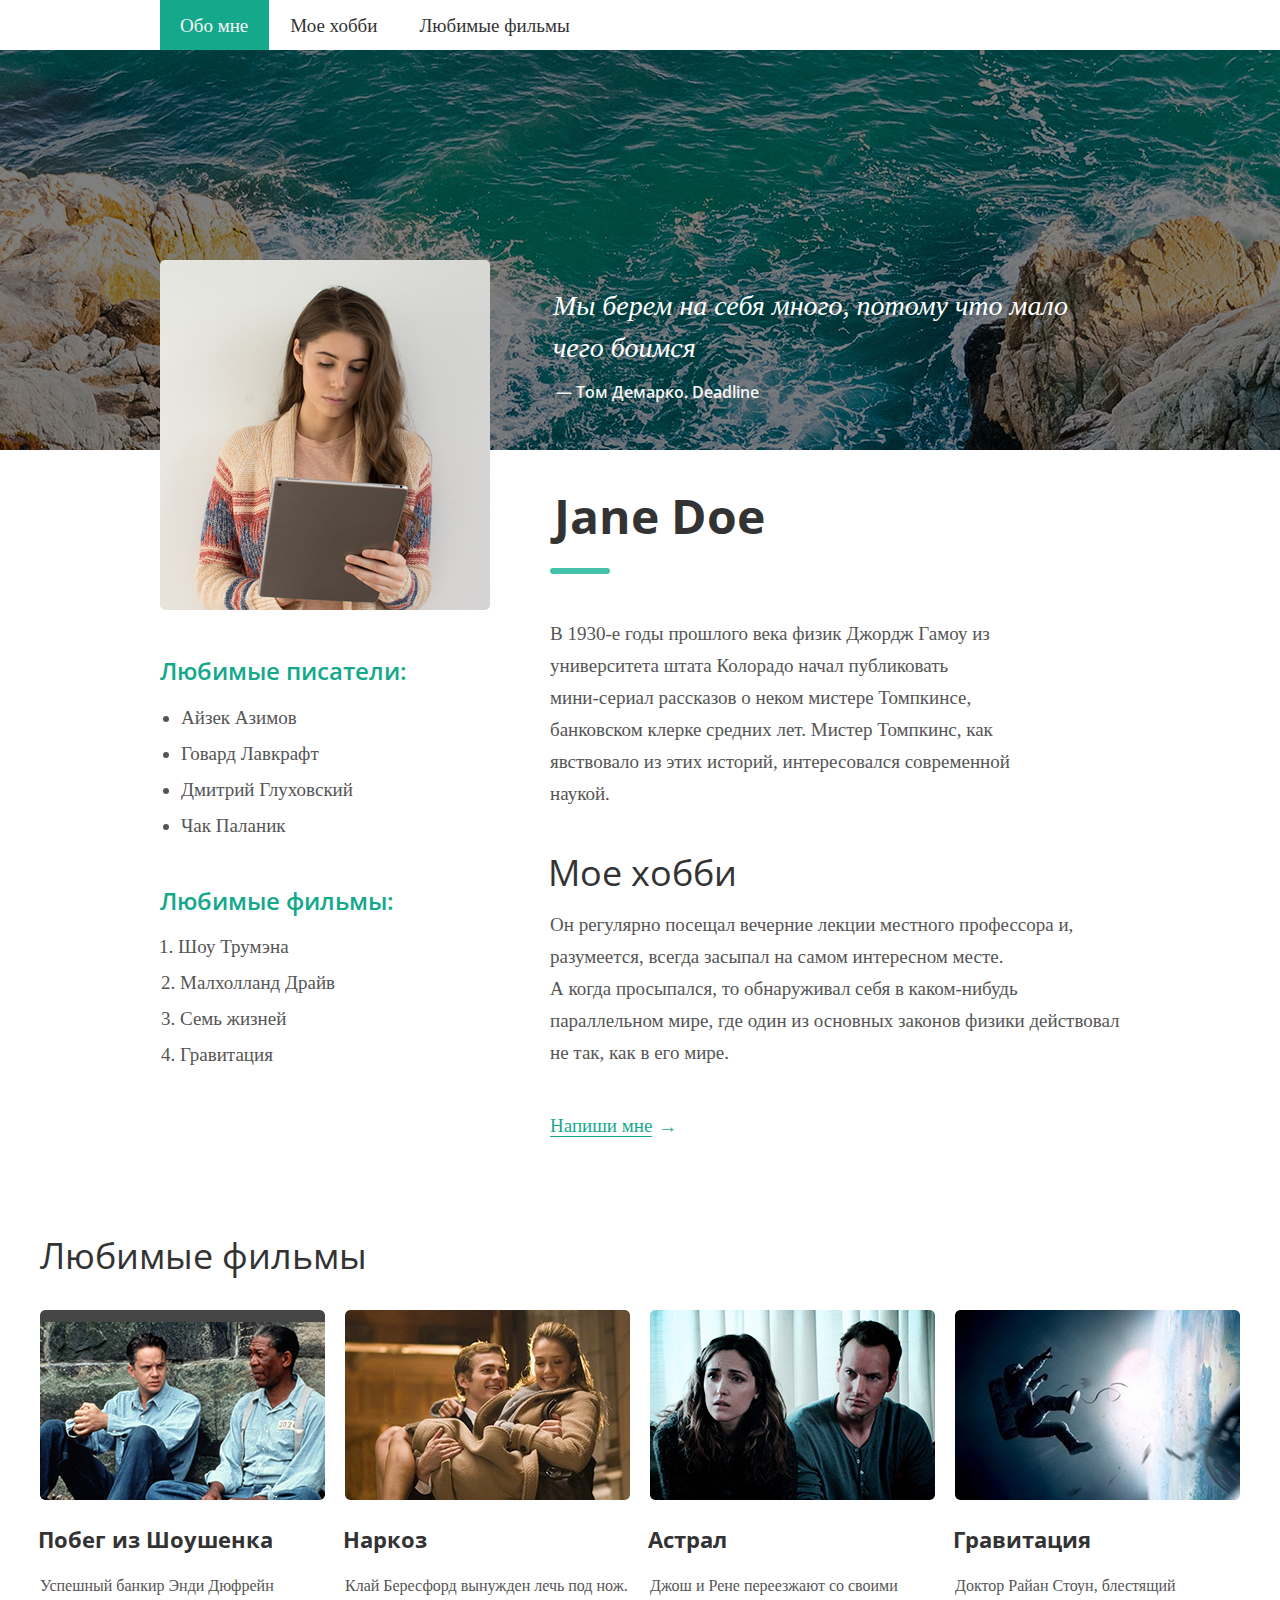
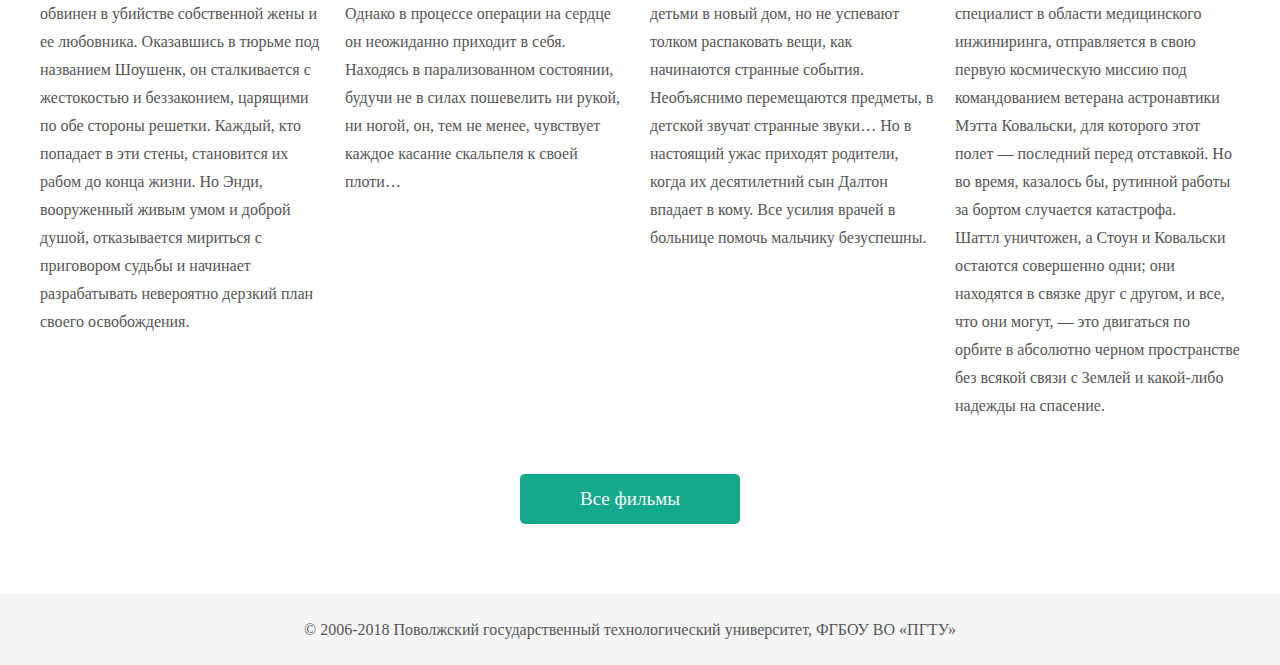
==== commit 0596de72: "Заменил привязку к тегам на привязку к классам. Убрал fix'ы." ====
--- a/lab5-html/index.html
+++ b/lab5-html/index.html
@@ -31,7 +31,7 @@
         <img class="photo" src="images/photo.jpg" alt="Photo" />
         <div class="sidebar_authors">
           <div class="sidebar_header">Любимые писатели:</div>
-          <ul class="list">
+          <ul class="list sidebar_authors_list">
             <li>Айзек Азимов</li>
             <li>Говард Лавкрафт</li>
             <li>Дмитрий Глуховский</li>
@@ -40,7 +40,7 @@
         </div>
         <div class="sidebar_films">
           <div class="sidebar_header">Любимые фильмы:</div>
-          <ol class="list">
+          <ol class="list sidebar_films_list">
             <li>Шоу Трумэна</li>
             <li>Малхолланд Драйв</li>
             <li>Семь жизней</li>
@@ -96,7 +96,7 @@
         </div>
         <div class="movie">
           <img class="movie_poster" src="images/astral.jpg" alt="Гравитация" />
-          <h3 class="movie_title margin_left_0">Астрал</h3>
+          <h3 class="movie_title">Астрал</h3>
           <p class="movie_description">
             Джош и Рене переезжают со своими детьми в новый дом, но не успевают толком распаковать вещи, как
             начинаются странные события. Необъяснимо перемещаются предметы, в детской звучат странные звуки… Но в
